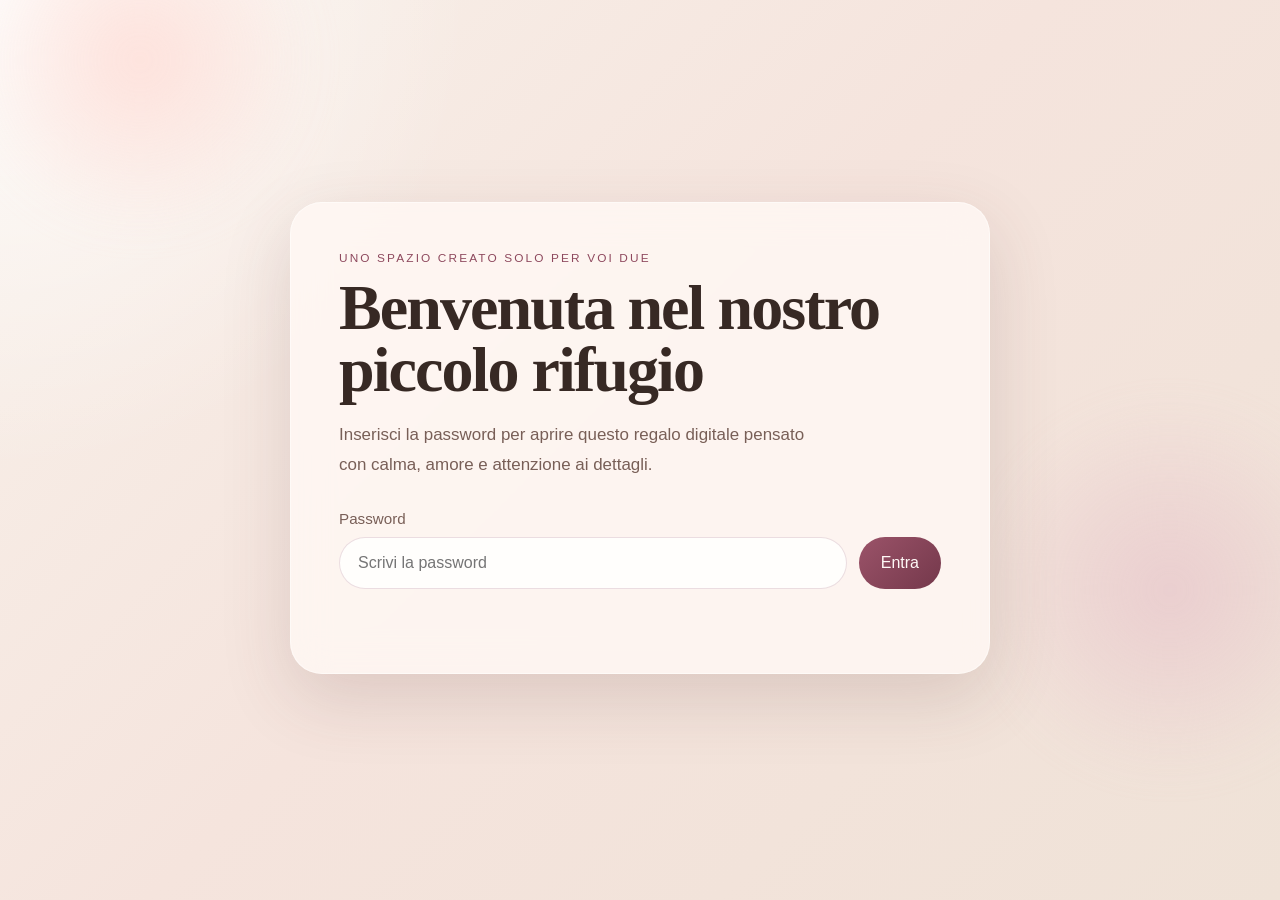
==== index.html @ c49e33d3 "Add romantic personal website" ====
<!DOCTYPE html>
<html lang="it">
  <head>
    <meta charset="UTF-8" />
    <meta name="viewport" content="width=device-width, initial-scale=1.0" />
    <title>Per Te</title>
    <meta
      name="description"
      content="Un piccolo spazio romantico, personale e protetto da password."
    />
    <link rel="stylesheet" href="./styles.css" />
  </head>
  <body>
    <div class="page-shell">
      <div class="background-glow background-glow-one"></div>
      <div class="background-glow background-glow-two"></div>

      <main class="app">
        <section class="gate" id="gate" aria-labelledby="gate-title">
          <div class="gate__card">
            <p class="eyebrow">Uno spazio creato solo per voi due</p>
            <h1 id="gate-title">Benvenuta nel nostro piccolo rifugio</h1>
            <p class="gate__intro">
              Inserisci la password per aprire questo regalo digitale pensato
              con calma, amore e attenzione ai dettagli.
            </p>

            <form class="gate__form" id="password-form">
              <label class="gate__label" for="password-input">Password</label>
              <div class="gate__input-row">
                <input
                  class="gate__input"
                  id="password-input"
                  name="password"
                  type="password"
                  placeholder="Scrivi la password"
                  autocomplete="current-password"
                  required
                />
                <button class="button button--primary" type="submit">
                  Entra
                </button>
              </div>
              <p class="gate__hint" id="password-message" aria-live="polite"></p>
            </form>
          </div>
        </section>

        <section class="content hidden" id="content">
          <header class="hero">
            <div class="hero__text">
              <p class="eyebrow">Per la persona che rende tutto piu bello</p>
              <h1 id="site-title">Per Noi</h1>
              <p class="hero__subtitle" id="site-subtitle"></p>
            </div>
            <div class="hero__card">
              <p class="hero__quote" id="hero-quote"></p>
            </div>
          </header>

          <section class="panel gallery-panel" aria-labelledby="gallery-title">
            <div class="section-heading">
              <p class="eyebrow">I nostri momenti</p>
              <h2 id="gallery-title">Galleria fotografica</h2>
            </div>

            <div class="gallery">
              <div class="gallery__stage">
                <div class="gallery__image-frame">
                  <img
                    id="gallery-image"
                    class="gallery__image"
                    src=""
                    alt=""
                  />
                </div>
                <div class="gallery__copy">
                  <p class="gallery__index" id="gallery-index"></p>
                  <h3 class="gallery__caption" id="gallery-caption"></h3>
                  <p class="gallery__description" id="gallery-description"></p>
                </div>
              </div>

              <div class="gallery__controls">
                <button
                  class="button button--ghost"
                  type="button"
                  id="prev-button"
                  aria-label="Foto precedente"
                >
                  Precedente
                </button>
                <button
                  class="button button--ghost"
                  type="button"
                  id="next-button"
                  aria-label="Foto successiva"
                >
                  Successiva
                </button>
              </div>

              <div class="gallery__dots" id="gallery-dots" aria-label="Seleziona una foto"></div>
            </div>
          </section>

          <section class="panel letter-panel" aria-labelledby="letter-title">
            <div class="section-heading">
              <p class="eyebrow">Parole per te</p>
              <h2 id="letter-title">Lettera</h2>
            </div>

            <article class="letter" id="letter-body"></article>
          </section>
        </section>
      </main>
    </div>

    <script src="./site-data.js"></script>
    <script src="./script.js"></script>
  </body>
</html>
---- styles.css ----
:root {
  --bg: #f7efe8;
  --bg-deep: #ead6cb;
  --surface: rgba(255, 248, 244, 0.82);
  --surface-strong: rgba(255, 251, 248, 0.94);
  --text: #372924;
  --muted: #785f57;
  --accent: #8e495e;
  --accent-strong: #713646;
  --accent-soft: rgba(142, 73, 94, 0.14);
  --line: rgba(87, 54, 44, 0.12);
  --shadow: 0 24px 70px rgba(94, 56, 56, 0.16);
  --radius-xl: 32px;
  --radius-lg: 24px;
  --radius-md: 18px;
  --content-width: min(1120px, calc(100vw - 32px));
}

* {
  box-sizing: border-box;
}

html {
  scroll-behavior: smooth;
}

body {
  margin: 0;
  min-height: 100vh;
  color: var(--text);
  background:
    radial-gradient(circle at top left, rgba(255, 255, 255, 0.8), transparent 30%),
    linear-gradient(135deg, #f8f1ea 0%, #f5e4dd 48%, #efe2d7 100%);
  font-family: "Avenir Next", "Segoe UI", sans-serif;
}

img {
  display: block;
  max-width: 100%;
}

button,
input {
  font: inherit;
}

.hidden {
  display: none !important;
}

.page-shell {
  position: relative;
  overflow: hidden;
  min-height: 100vh;
}

.background-glow {
  position: absolute;
  border-radius: 999px;
  filter: blur(20px);
  opacity: 0.75;
  pointer-events: none;
}

.background-glow-one {
  top: -120px;
  left: -40px;
  width: 360px;
  height: 360px;
  background: radial-gradient(circle, rgba(255, 216, 209, 0.95), transparent 70%);
}

.background-glow-two {
  right: -80px;
  bottom: 120px;
  width: 380px;
  height: 380px;
  background: radial-gradient(circle, rgba(229, 191, 200, 0.8), transparent 72%);
}

.app {
  position: relative;
  width: var(--content-width);
  margin: 0 auto;
  padding: 32px 0 56px;
}

.gate {
  min-height: calc(100vh - 88px);
  display: grid;
  place-items: center;
}

.gate__card,
.panel,
.hero__card {
  backdrop-filter: blur(18px);
  -webkit-backdrop-filter: blur(18px);
  background: var(--surface);
  border: 1px solid rgba(255, 255, 255, 0.45);
  box-shadow: var(--shadow);
}

.gate__card {
  width: min(700px, 100%);
  padding: 48px;
  border-radius: var(--radius-xl);
  animation: rise-in 700ms ease both;
}

.eyebrow {
  margin: 0 0 12px;
  letter-spacing: 0.18em;
  text-transform: uppercase;
  font-size: 0.74rem;
  color: var(--accent);
}

.gate h1,
.hero h1,
.section-heading h2,
.gallery__caption {
  font-family: "Baskerville", "Palatino Linotype", serif;
}

.gate h1,
.hero h1 {
  margin: 0;
  font-size: clamp(2.6rem, 5vw, 4.8rem);
  line-height: 0.96;
  letter-spacing: -0.03em;
}

.gate__intro,
.hero__subtitle,
.gallery__description,
.letter p {
  color: var(--muted);
  line-height: 1.75;
}

.gate__intro {
  margin: 20px 0 0;
  max-width: 52ch;
  font-size: 1.06rem;
}

.gate__form {
  margin-top: 30px;
}

.gate__label {
  display: block;
  margin-bottom: 10px;
  font-size: 0.95rem;
  color: var(--muted);
}

.gate__input-row {
  display: flex;
  gap: 12px;
}

.gate__input {
  flex: 1;
  min-width: 0;
  border: 1px solid rgba(142, 73, 94, 0.18);
  border-radius: 999px;
  background: rgba(255, 255, 255, 0.84);
  padding: 16px 18px;
  color: var(--text);
  transition: border-color 180ms ease, box-shadow 180ms ease, transform 180ms ease;
}

.gate__input:focus {
  outline: none;
  border-color: rgba(142, 73, 94, 0.45);
  box-shadow: 0 0 0 5px rgba(142, 73, 94, 0.12);
  transform: translateY(-1px);
}

.gate__hint {
  min-height: 24px;
  margin: 12px 0 0;
  font-size: 0.92rem;
  color: var(--accent-strong);
}

.button {
  border: 0;
  border-radius: 999px;
  padding: 14px 22px;
  cursor: pointer;
  transition: transform 180ms ease, opacity 180ms ease, background 180ms ease;
}

.button:hover {
  transform: translateY(-1px);
}

.button--primary {
  color: #fff9f7;
  background: linear-gradient(135deg, #9b5369 0%, #74384b 100%);
}

.button--ghost {
  background: rgba(255, 255, 255, 0.66);
  color: var(--text);
  border: 1px solid rgba(115, 73, 73, 0.12);
}

.content {
  animation: fade-in 700ms ease both;
}

.hero {
  display: grid;
  grid-template-columns: minmax(0, 1.4fr) minmax(320px, 0.8fr);
  gap: 20px;
  align-items: stretch;
  padding-top: 10px;
}

.hero__text,
.hero__card {
  padding: 32px;
  border-radius: var(--radius-xl);
}

.hero__subtitle {
  margin: 22px 0 0;
  max-width: 56ch;
  font-size: 1.05rem;
}

.hero__quote {
  margin: 0;
  font-size: 1.4rem;
  line-height: 1.7;
  color: var(--accent-strong);
  font-family: "Baskerville", "Palatino Linotype", serif;
}

.panel {
  margin-top: 22px;
  border-radius: var(--radius-xl);
  padding: 32px;
}

.section-heading h2 {
  margin: 0;
  font-size: clamp(2rem, 4vw, 3rem);
}

.gallery {
  margin-top: 28px;
}

.gallery__stage {
  display: grid;
  grid-template-columns: minmax(0, 1.2fr) minmax(280px, 0.8fr);
  gap: 24px;
  align-items: center;
}

.gallery__image-frame {
  position: relative;
  overflow: hidden;
  min-height: 460px;
  border-radius: 28px;
  background:
    linear-gradient(180deg, rgba(255, 255, 255, 0.38), rgba(255, 255, 255, 0.06)),
    rgba(255, 255, 255, 0.42);
  border: 1px solid rgba(255, 255, 255, 0.5);
}

.gallery__image {
  width: 100%;
  height: 100%;
  object-fit: cover;
  transition: opacity 340ms ease, transform 700ms ease;
}

.gallery__image.is-changing {
  opacity: 0.35;
  transform: scale(1.02);
}

.gallery__copy {
  padding: 12px 8px;
}

.gallery__index {
  margin: 0;
  color: var(--accent);
  font-size: 0.84rem;
  letter-spacing: 0.18em;
  text-transform: uppercase;
}

.gallery__caption {
  margin: 14px 0 12px;
  font-size: 2rem;
}

.gallery__description {
  margin: 0;
  font-size: 1rem;
}

.gallery__controls {
  display: flex;
  gap: 12px;
  margin-top: 22px;
}

.gallery__dots {
  display: flex;
  flex-wrap: wrap;
  gap: 10px;
  margin-top: 18px;
}

.gallery__dot {
  width: 12px;
  height: 12px;
  border: 0;
  padding: 0;
  border-radius: 999px;
  background: rgba(140, 90, 104, 0.24);
  cursor: pointer;
  transition: transform 180ms ease, background 180ms ease;
}

.gallery__dot.is-active {
  transform: scale(1.15);
  background: var(--accent);
}

.letter {
  position: relative;
  margin-top: 28px;
  padding: 34px;
  border-radius: var(--radius-lg);
  background: var(--surface-strong);
  border: 1px solid rgba(131, 86, 72, 0.08);
}

.letter::before {
  content: "";
  position: absolute;
  inset: 18px;
  border-radius: 18px;
  border: 1px solid rgba(142, 73, 94, 0.08);
  pointer-events: none;
}

.letter p {
  position: relative;
  margin: 0 0 18px;
  font-size: 1.03rem;
}

.letter p:last-child {
  margin-bottom: 0;
}

@keyframes fade-in {
  from {
    opacity: 0;
  }

  to {
    opacity: 1;
  }
}

@keyframes rise-in {
  from {
    opacity: 0;
    transform: translateY(18px);
  }

  to {
    opacity: 1;
    transform: translateY(0);
  }
}

@media (max-width: 900px) {
  .hero,
  .gallery__stage {
    grid-template-columns: 1fr;
  }

  .gallery__image-frame {
    min-height: 360px;
  }
}

@media (max-width: 640px) {
  .app {
    padding-top: 18px;
    padding-bottom: 28px;
  }

  .gate__card,
  .hero__text,
  .hero__card,
  .panel,
  .letter {
    padding: 24px;
  }

  .gate__input-row,
  .gallery__controls {
    flex-direction: column;
  }

  .gallery__image-frame {
    min-height: 280px;
  }
}
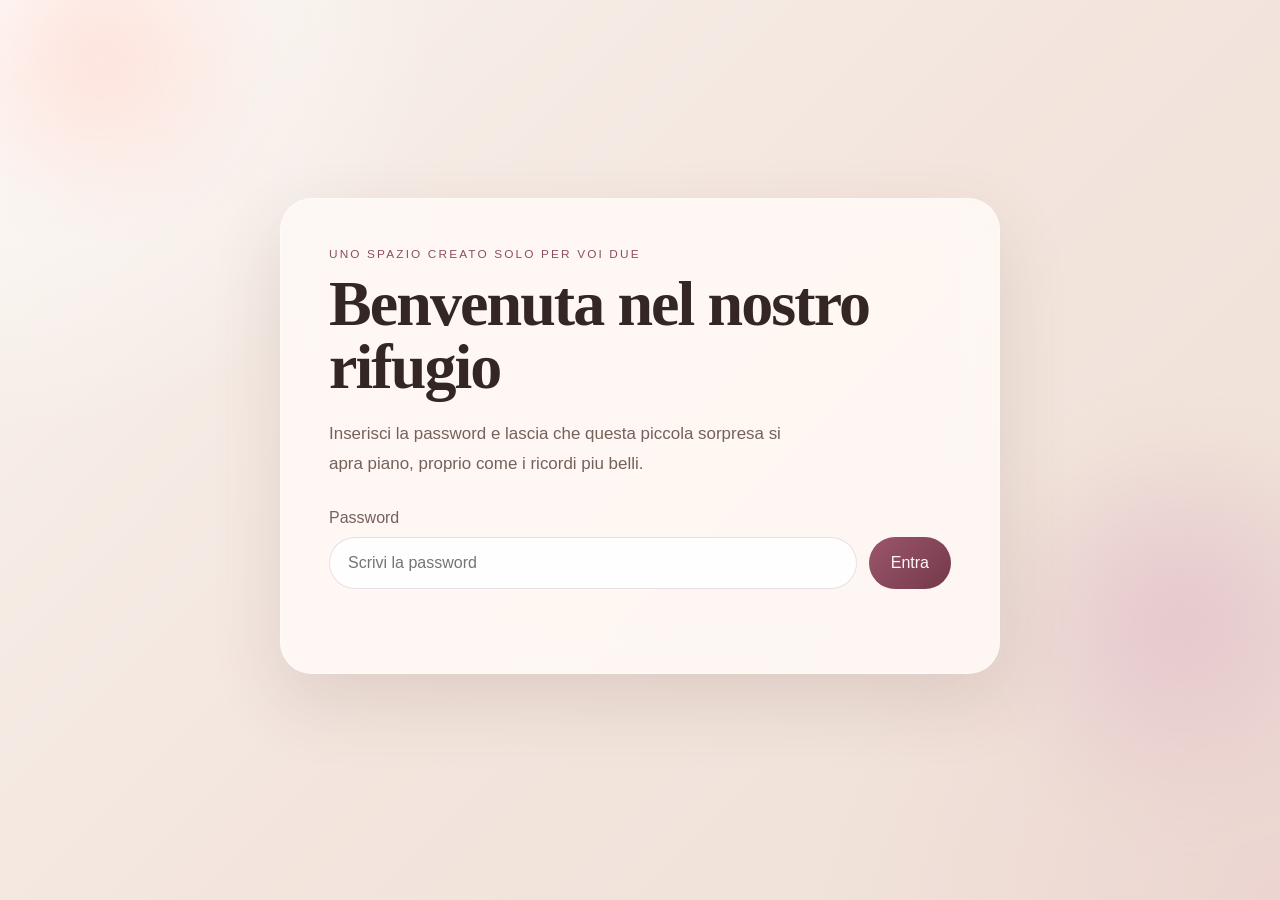
==== commit 4c14c1be: "Split romantic site into letter and gallery pages" ====
--- a/index.html
+++ b/index.html
@@ -3,14 +3,14 @@
   <head>
     <meta charset="UTF-8" />
     <meta name="viewport" content="width=device-width, initial-scale=1.0" />
-    <title>Per Te</title>
+    <title>Per Noi</title>
     <meta
       name="description"
-      content="Un piccolo spazio romantico, personale e protetto da password."
+      content="Una lettera romantica e privata, custodita dietro password."
     />
     <link rel="stylesheet" href="./styles.css" />
   </head>
-  <body>
+  <body data-page="letter">
     <div class="page-shell">
       <div class="background-glow background-glow-one"></div>
       <div class="background-glow background-glow-two"></div>
@@ -19,10 +19,10 @@
         <section class="gate" id="gate" aria-labelledby="gate-title">
           <div class="gate__card">
             <p class="eyebrow">Uno spazio creato solo per voi due</p>
-            <h1 id="gate-title">Benvenuta nel nostro piccolo rifugio</h1>
+            <h1 id="gate-title">Benvenuta nel nostro rifugio</h1>
             <p class="gate__intro">
-              Inserisci la password per aprire questo regalo digitale pensato
-              con calma, amore e attenzione ai dettagli.
+              Inserisci la password e lascia che questa piccola sorpresa si apra
+              piano, proprio come i ricordi piu belli.
             </p>
 
             <form class="gate__form" id="password-form">
@@ -46,71 +46,64 @@
           </div>
         </section>
 
-        <section class="content hidden" id="content">
-          <header class="hero">
-            <div class="hero__text">
-              <p class="eyebrow">Per la persona che rende tutto piu bello</p>
-              <h1 id="site-title">Per Noi</h1>
-              <p class="hero__subtitle" id="site-subtitle"></p>
-            </div>
-            <div class="hero__card">
-              <p class="hero__quote" id="hero-quote"></p>
-            </div>
-          </header>
-
-          <section class="panel gallery-panel" aria-labelledby="gallery-title">
-            <div class="section-heading">
-              <p class="eyebrow">I nostri momenti</p>
-              <h2 id="gallery-title">Galleria fotografica</h2>
-            </div>
-
-            <div class="gallery">
-              <div class="gallery__stage">
-                <div class="gallery__image-frame">
-                  <img
-                    id="gallery-image"
-                    class="gallery__image"
-                    src=""
-                    alt=""
-                  />
-                </div>
-                <div class="gallery__copy">
-                  <p class="gallery__index" id="gallery-index"></p>
-                  <h3 class="gallery__caption" id="gallery-caption"></h3>
-                  <p class="gallery__description" id="gallery-description"></p>
-                </div>
-              </div>
-
-              <div class="gallery__controls">
-                <button
-                  class="button button--ghost"
-                  type="button"
-                  id="prev-button"
-                  aria-label="Foto precedente"
-                >
-                  Precedente
-                </button>
-                <button
-                  class="button button--ghost"
-                  type="button"
-                  id="next-button"
-                  aria-label="Foto successiva"
-                >
-                  Successiva
-                </button>
-              </div>
-
-              <div class="gallery__dots" id="gallery-dots" aria-label="Seleziona una foto"></div>
-            </div>
+        <section class="page-content hidden" id="content">
+          <section class="page-hero">
+            <p class="eyebrow">Per la persona che rende tutto piu bello</p>
+            <h1 class="page-title" id="site-title"></h1>
+            <p class="page-subtitle" id="site-subtitle"></p>
           </section>
 
           <section class="panel letter-panel" aria-labelledby="letter-title">
             <div class="section-heading">
-              <p class="eyebrow">Parole per te</p>
-              <h2 id="letter-title">Lettera</h2>
+              <div>
+                <p class="eyebrow">La mia lettera per te</p>
+                <h2 id="letter-title">Prima leggi questo</h2>
+              </div>
+              <button
+                class="button button--tiny button--ghost"
+                type="button"
+                id="edit-letter-button"
+              >
+                Modifica lettera
+              </button>
             </div>
 
+            <p class="section-copy" id="hero-quote"></p>
             <article class="letter" id="letter-body"></article>
+
+            <div class="letter-actions">
+              <a class="button button--primary" href="./gallery.html">
+                Schiacciami e vedrai!
+              </a>
+            </div>
+          </section>
+
+          <section
+            class="panel editor-panel hidden"
+            id="letter-editor-panel"
+            aria-labelledby="letter-editor-title"
+          >
+            <div class="section-heading">
+              <div>
+                <p class="eyebrow">Modifica locale</p>
+                <h2 id="letter-editor-title">Sistema la lettera</h2>
+              </div>
+            </div>
+
+            <p class="section-copy">
+              Scrivi ogni paragrafo su una riga diversa. La modifica vale in
+              questo browser, senza backend.
+            </p>
+            <textarea class="editor-panel__textarea" id="letter-editor"></textarea>
+            <div class="editor-panel__actions">
+              <button class="button button--primary" type="button" id="save-letter-button">
+                Salva
+              </button>
+              <button class="button button--ghost" type="button" id="reset-letter-button">
+                Ripristina
+              </button>
+            </div>
+            <p class="editor-panel__message" id="letter-editor-message" aria-live="polite"></p>
           </section>
         </section>
       </main>
--- a/styles.css
+++ b/styles.css
@@ -1,19 +1,17 @@
 :root {
-  --bg: #f7efe8;
-  --bg-deep: #ead6cb;
-  --surface: rgba(255, 248, 244, 0.82);
-  --surface-strong: rgba(255, 251, 248, 0.94);
-  --text: #372924;
-  --muted: #785f57;
-  --accent: #8e495e;
-  --accent-strong: #713646;
-  --accent-soft: rgba(142, 73, 94, 0.14);
-  --line: rgba(87, 54, 44, 0.12);
-  --shadow: 0 24px 70px rgba(94, 56, 56, 0.16);
+  --bg: #f6efe8;
+  --surface: rgba(255, 250, 246, 0.86);
+  --surface-strong: rgba(255, 252, 249, 0.96);
+  --text: #342622;
+  --muted: #76605a;
+  --accent: #8b4f63;
+  --accent-deep: #6f3849;
+  --line: rgba(94, 65, 60, 0.12);
+  --shadow: 0 28px 70px rgba(98, 64, 61, 0.14);
   --radius-xl: 32px;
   --radius-lg: 24px;
   --radius-md: 18px;
-  --content-width: min(1120px, calc(100vw - 32px));
+  --content-width: min(1080px, calc(100vw - 32px));
 }
 
 * {
@@ -29,8 +27,9 @@
   min-height: 100vh;
   color: var(--text);
   background:
-    radial-gradient(circle at top left, rgba(255, 255, 255, 0.8), transparent 30%),
-    linear-gradient(135deg, #f8f1ea 0%, #f5e4dd 48%, #efe2d7 100%);
+    radial-gradient(circle at top left, rgba(255, 255, 255, 0.82), transparent 28%),
+    radial-gradient(circle at bottom right, rgba(232, 196, 200, 0.42), transparent 30%),
+    linear-gradient(135deg, #f8f2ec 0%, #f3e5dd 52%, #efe1d7 100%);
   font-family: "Avenir Next", "Segoe UI", sans-serif;
 }
 
@@ -40,8 +39,13 @@
 }
 
 button,
-input {
+input,
+textarea {
   font: inherit;
+}
+
+a {
+  text-decoration: none;
 }
 
 .hidden {
@@ -50,62 +54,60 @@
 
 .page-shell {
   position: relative;
+  min-height: 100vh;
   overflow: hidden;
-  min-height: 100vh;
 }
 
 .background-glow {
   position: absolute;
   border-radius: 999px;
-  filter: blur(20px);
-  opacity: 0.75;
+  filter: blur(24px);
   pointer-events: none;
 }
 
 .background-glow-one {
   top: -120px;
-  left: -40px;
+  left: -80px;
   width: 360px;
   height: 360px;
-  background: radial-gradient(circle, rgba(255, 216, 209, 0.95), transparent 70%);
+  background: radial-gradient(circle, rgba(255, 223, 216, 0.9), transparent 70%);
 }
 
 .background-glow-two {
-  right: -80px;
-  bottom: 120px;
-  width: 380px;
-  height: 380px;
-  background: radial-gradient(circle, rgba(229, 191, 200, 0.8), transparent 72%);
+  right: -100px;
+  bottom: 80px;
+  width: 400px;
+  height: 400px;
+  background: radial-gradient(circle, rgba(225, 190, 200, 0.72), transparent 72%);
 }
 
 .app {
   position: relative;
   width: var(--content-width);
   margin: 0 auto;
-  padding: 32px 0 56px;
+  padding: 28px 0 56px;
 }
 
 .gate {
-  min-height: calc(100vh - 88px);
+  min-height: calc(100vh - 84px);
   display: grid;
   place-items: center;
 }
 
 .gate__card,
 .panel,
-.hero__card {
+.page-hero {
   backdrop-filter: blur(18px);
   -webkit-backdrop-filter: blur(18px);
   background: var(--surface);
-  border: 1px solid rgba(255, 255, 255, 0.45);
+  border: 1px solid rgba(255, 255, 255, 0.46);
   box-shadow: var(--shadow);
 }
 
 .gate__card {
-  width: min(700px, 100%);
+  width: min(720px, 100%);
   padding: 48px;
   border-radius: var(--radius-xl);
-  animation: rise-in 700ms ease both;
 }
 
 .eyebrow {
@@ -117,26 +119,30 @@
 }
 
 .gate h1,
-.hero h1,
+.page-title,
 .section-heading h2,
 .gallery__caption {
+  margin: 0;
   font-family: "Baskerville", "Palatino Linotype", serif;
 }
 
 .gate h1,
-.hero h1 {
-  margin: 0;
-  font-size: clamp(2.6rem, 5vw, 4.8rem);
-  line-height: 0.96;
+.page-title {
+  font-size: clamp(2.7rem, 5vw, 4.7rem);
+  line-height: 0.98;
   letter-spacing: -0.03em;
 }
 
 .gate__intro,
-.hero__subtitle,
+.page-subtitle,
+.section-copy,
 .gallery__description,
-.letter p {
+.letter p,
+.upload-panel__dropzone-text,
+.upload-panel__note,
+.editor-panel__message {
   color: var(--muted);
-  line-height: 1.75;
+  line-height: 1.78;
 }
 
 .gate__intro {
@@ -152,41 +158,48 @@
 .gate__label {
   display: block;
   margin-bottom: 10px;
-  font-size: 0.95rem;
   color: var(--muted);
 }
 
 .gate__input-row {
   display: flex;
   gap: 12px;
+}
+
+.gate__input,
+.editor-panel__textarea {
+  width: 100%;
+  border: 1px solid rgba(139, 79, 99, 0.18);
+  background: rgba(255, 255, 255, 0.88);
+  color: var(--text);
+  transition: border-color 180ms ease, box-shadow 180ms ease, transform 180ms ease;
 }
 
 .gate__input {
   flex: 1;
   min-width: 0;
-  border: 1px solid rgba(142, 73, 94, 0.18);
+  padding: 16px 18px;
   border-radius: 999px;
-  background: rgba(255, 255, 255, 0.84);
-  padding: 16px 18px;
-  color: var(--text);
-  transition: border-color 180ms ease, box-shadow 180ms ease, transform 180ms ease;
-}
-
-.gate__input:focus {
+}
+
+.gate__input:focus,
+.editor-panel__textarea:focus {
   outline: none;
-  border-color: rgba(142, 73, 94, 0.45);
-  box-shadow: 0 0 0 5px rgba(142, 73, 94, 0.12);
-  transform: translateY(-1px);
+  border-color: rgba(139, 79, 99, 0.45);
+  box-shadow: 0 0 0 5px rgba(139, 79, 99, 0.12);
 }
 
 .gate__hint {
   min-height: 24px;
   margin: 12px 0 0;
   font-size: 0.92rem;
-  color: var(--accent-strong);
+  color: var(--accent-deep);
 }
 
 .button {
+  display: inline-flex;
+  align-items: center;
+  justify-content: center;
   border: 0;
   border-radius: 999px;
   padding: 14px 22px;
@@ -199,151 +212,77 @@
 }
 
 .button--primary {
-  color: #fff9f7;
-  background: linear-gradient(135deg, #9b5369 0%, #74384b 100%);
+  color: #fff8f6;
+  background: linear-gradient(135deg, #9b566d 0%, #743949 100%);
 }
 
 .button--ghost {
-  background: rgba(255, 255, 255, 0.66);
   color: var(--text);
-  border: 1px solid rgba(115, 73, 73, 0.12);
-}
-
-.content {
-  animation: fade-in 700ms ease both;
-}
-
-.hero {
-  display: grid;
-  grid-template-columns: minmax(0, 1.4fr) minmax(320px, 0.8fr);
-  gap: 20px;
-  align-items: stretch;
-  padding-top: 10px;
-}
-
-.hero__text,
-.hero__card {
+  background: rgba(255, 255, 255, 0.62);
+  border: 1px solid rgba(113, 72, 73, 0.12);
+}
+
+.button--tiny {
+  padding: 8px 14px;
+  font-size: 0.82rem;
+}
+
+.page-content {
+  animation: fade-in 500ms ease both;
+}
+
+.page-hero {
+  padding: 34px;
+  border-radius: var(--radius-xl);
+}
+
+.page-hero--compact {
+  display: flex;
+  flex-direction: column;
+  align-items: flex-start;
+}
+
+.page-subtitle {
+  margin: 18px 0 0;
+  max-width: 62ch;
+  font-size: 1.04rem;
+}
+
+.page-hero__actions {
+  margin-top: 22px;
+}
+
+.panel {
+  margin-top: 22px;
   padding: 32px;
   border-radius: var(--radius-xl);
 }
 
-.hero__subtitle {
-  margin: 22px 0 0;
-  max-width: 56ch;
-  font-size: 1.05rem;
-}
-
-.hero__quote {
-  margin: 0;
-  font-size: 1.4rem;
-  line-height: 1.7;
-  color: var(--accent-strong);
-  font-family: "Baskerville", "Palatino Linotype", serif;
-}
-
-.panel {
-  margin-top: 22px;
-  border-radius: var(--radius-xl);
-  padding: 32px;
+.section-heading {
+  display: flex;
+  align-items: flex-start;
+  justify-content: space-between;
+  gap: 16px;
+  flex-wrap: wrap;
 }
 
 .section-heading h2 {
-  margin: 0;
   font-size: clamp(2rem, 4vw, 3rem);
 }
 
-.gallery {
-  margin-top: 28px;
-}
-
-.gallery__stage {
-  display: grid;
-  grid-template-columns: minmax(0, 1.2fr) minmax(280px, 0.8fr);
-  gap: 24px;
-  align-items: center;
-}
-
-.gallery__image-frame {
-  position: relative;
-  overflow: hidden;
-  min-height: 460px;
-  border-radius: 28px;
-  background:
-    linear-gradient(180deg, rgba(255, 255, 255, 0.38), rgba(255, 255, 255, 0.06)),
-    rgba(255, 255, 255, 0.42);
-  border: 1px solid rgba(255, 255, 255, 0.5);
-}
-
-.gallery__image {
-  width: 100%;
-  height: 100%;
-  object-fit: cover;
-  transition: opacity 340ms ease, transform 700ms ease;
-}
-
-.gallery__image.is-changing {
-  opacity: 0.35;
-  transform: scale(1.02);
-}
-
-.gallery__copy {
-  padding: 12px 8px;
-}
-
-.gallery__index {
-  margin: 0;
-  color: var(--accent);
-  font-size: 0.84rem;
-  letter-spacing: 0.18em;
-  text-transform: uppercase;
-}
-
-.gallery__caption {
-  margin: 14px 0 12px;
-  font-size: 2rem;
-}
-
-.gallery__description {
-  margin: 0;
-  font-size: 1rem;
-}
-
-.gallery__controls {
-  display: flex;
-  gap: 12px;
-  margin-top: 22px;
-}
-
-.gallery__dots {
-  display: flex;
-  flex-wrap: wrap;
-  gap: 10px;
-  margin-top: 18px;
-}
-
-.gallery__dot {
-  width: 12px;
-  height: 12px;
-  border: 0;
-  padding: 0;
-  border-radius: 999px;
-  background: rgba(140, 90, 104, 0.24);
-  cursor: pointer;
-  transition: transform 180ms ease, background 180ms ease;
-}
-
-.gallery__dot.is-active {
-  transform: scale(1.15);
-  background: var(--accent);
+.section-copy {
+  margin: 18px 0 0;
+  max-width: 64ch;
+  font-size: 1.02rem;
 }
 
 .letter {
   position: relative;
-  margin-top: 28px;
+  margin-top: 24px;
   padding: 34px;
   border-radius: var(--radius-lg);
   background: var(--surface-strong);
-  border: 1px solid rgba(131, 86, 72, 0.08);
+  border: 1px solid rgba(117, 82, 74, 0.08);
 }
 
 .letter::before {
@@ -351,18 +290,153 @@
   position: absolute;
   inset: 18px;
   border-radius: 18px;
-  border: 1px solid rgba(142, 73, 94, 0.08);
+  border: 1px solid rgba(139, 79, 99, 0.08);
   pointer-events: none;
 }
 
 .letter p {
   position: relative;
   margin: 0 0 18px;
-  font-size: 1.03rem;
+  font-size: 1.04rem;
 }
 
 .letter p:last-child {
   margin-bottom: 0;
+}
+
+.letter-actions {
+  margin-top: 26px;
+}
+
+.editor-panel__textarea {
+  min-height: 240px;
+  margin-top: 18px;
+  padding: 18px;
+  border-radius: 22px;
+  resize: vertical;
+}
+
+.editor-panel__actions {
+  display: flex;
+  gap: 12px;
+  margin-top: 18px;
+}
+
+.editor-panel__message {
+  min-height: 24px;
+  margin: 12px 0 0;
+}
+
+.gallery {
+  margin-top: 26px;
+}
+
+.gallery__stage {
+  display: grid;
+  grid-template-columns: minmax(0, 1.18fr) minmax(300px, 0.82fr);
+  gap: 24px;
+  align-items: center;
+}
+
+.gallery__image-frame {
+  overflow: hidden;
+  min-height: 470px;
+  border-radius: 28px;
+  background:
+    linear-gradient(180deg, rgba(255, 255, 255, 0.38), rgba(255, 255, 255, 0.08)),
+    rgba(255, 255, 255, 0.34);
+  border: 1px solid rgba(255, 255, 255, 0.46);
+}
+
+.gallery__image {
+  width: 100%;
+  height: 100%;
+  object-fit: cover;
+  transition: opacity 320ms ease, transform 700ms ease;
+}
+
+.gallery__image.is-changing {
+  opacity: 0.4;
+  transform: scale(1.02);
+}
+
+.gallery__index {
+  margin: 0;
+  color: var(--accent);
+  font-size: 0.82rem;
+  letter-spacing: 0.18em;
+  text-transform: uppercase;
+}
+
+.gallery__caption {
+  margin: 14px 0 12px;
+  font-size: clamp(1.8rem, 3vw, 2.3rem);
+}
+
+.gallery__description {
+  margin: 0;
+  font-size: 1rem;
+}
+
+.gallery__controls {
+  display: flex;
+  gap: 12px;
+  margin-top: 22px;
+}
+
+.gallery__dots {
+  display: flex;
+  flex-wrap: wrap;
+  gap: 10px;
+  margin-top: 18px;
+}
+
+.gallery__dot {
+  width: 12px;
+  height: 12px;
+  padding: 0;
+  border: 0;
+  border-radius: 999px;
+  background: rgba(139, 79, 99, 0.24);
+  cursor: pointer;
+  transition: transform 180ms ease, background 180ms ease;
+}
+
+.gallery__dot.is-active {
+  transform: scale(1.15);
+  background: var(--accent);
+}
+
+.upload-panel__dropzone {
+  display: flex;
+  flex-direction: column;
+  gap: 8px;
+  margin-top: 22px;
+  padding: 28px;
+  border-radius: 24px;
+  border: 1px dashed rgba(139, 79, 99, 0.3);
+  background:
+    linear-gradient(180deg, rgba(255, 255, 255, 0.52), rgba(255, 255, 255, 0.2)),
+    rgba(255, 247, 243, 0.76);
+  cursor: pointer;
+}
+
+.upload-panel__dropzone-title {
+  font-family: "Baskerville", "Palatino Linotype", serif;
+  font-size: 1.5rem;
+}
+
+.upload-panel__input {
+  position: absolute;
+  width: 1px;
+  height: 1px;
+  opacity: 0;
+  pointer-events: none;
+}
+
+.upload-panel__note {
+  margin: 14px 0 0;
+  font-size: 0.96rem;
 }
 
 @keyframes fade-in {
@@ -375,20 +449,7 @@
   }
 }
 
-@keyframes rise-in {
-  from {
-    opacity: 0;
-    transform: translateY(18px);
-  }
-
-  to {
-    opacity: 1;
-    transform: translateY(0);
-  }
-}
-
 @media (max-width: 900px) {
-  .hero,
   .gallery__stage {
     grid-template-columns: 1fr;
   }
@@ -401,19 +462,19 @@
 @media (max-width: 640px) {
   .app {
     padding-top: 18px;
-    padding-bottom: 28px;
+    padding-bottom: 32px;
   }
 
   .gate__card,
-  .hero__text,
-  .hero__card,
+  .page-hero,
   .panel,
   .letter {
     padding: 24px;
   }
 
   .gate__input-row,
-  .gallery__controls {
+  .gallery__controls,
+  .editor-panel__actions {
     flex-direction: column;
   }
 
